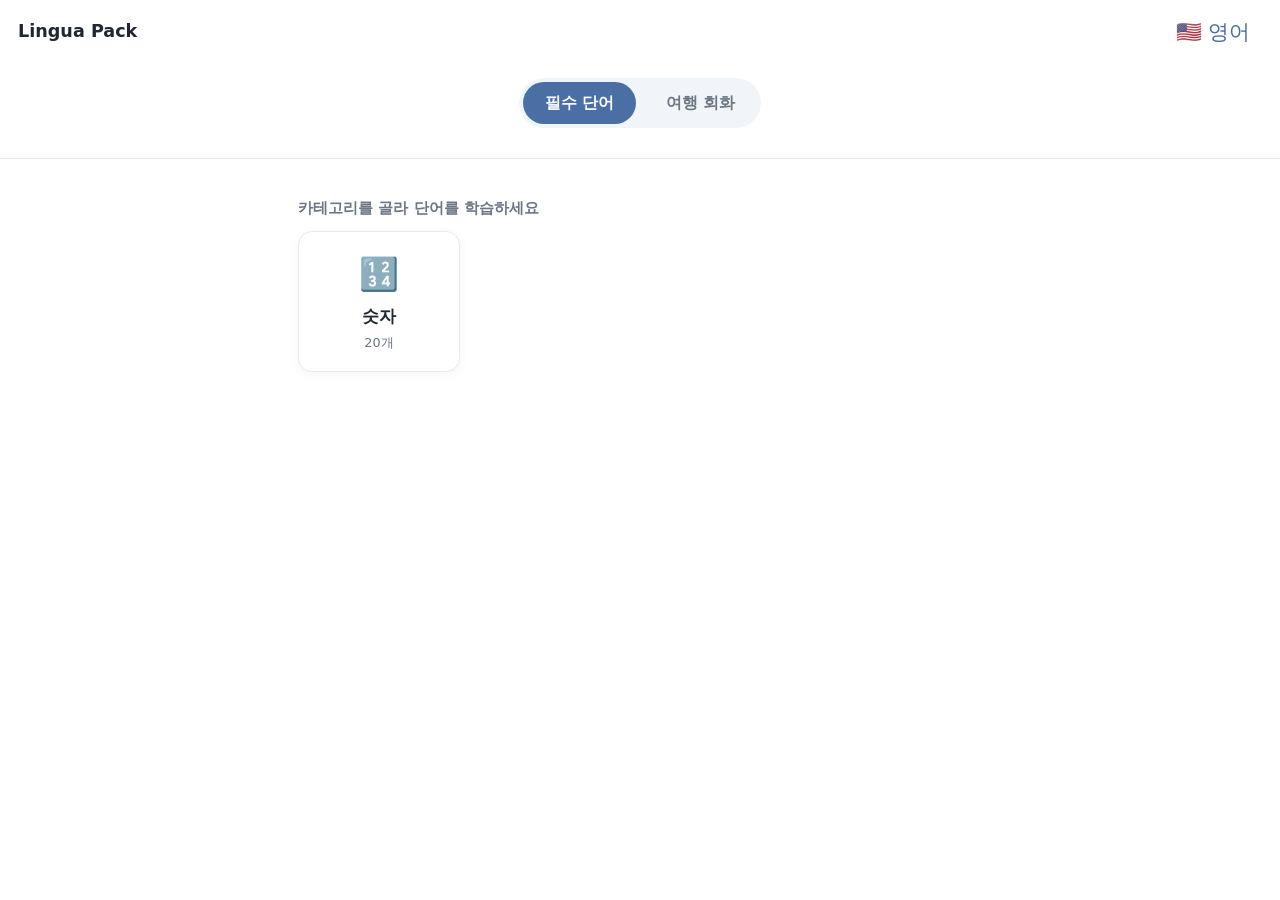
==== home.html @ a85ee40e "Initial commit — Lingua Pack PWA (영어 MVP)" ====
<!doctype html>
<!-- ============================================================
     home.html — 메인 화면 (탭 2개)
     URL — home.html?lang=en
     1) 필수 단어 — 카테고리 타일
     2) 여행 회화 — 상황 타일
     ============================================================ -->
<html lang="ko">
<head>
  <meta charset="utf-8" />
  <meta name="viewport" content="width=device-width, initial-scale=1, viewport-fit=cover" />
  <meta name="theme-color" content="#4a6fa5" />
  <title>Lingua Pack</title>
  <link rel="manifest" href="manifest.json" />
  <link rel="apple-touch-icon" href="icons/icon-192.png" />
  <link rel="stylesheet" href="css/style.css" />
</head>
<body>
  <header class="app-header">
    <div class="header-row">
      <h1>Lingua Pack</h1>
      <a class="lang-switch" id="headerLang" href="index.html?force=1" title="언어 바꾸기">🌐</a>
    </div>
    <div class="tab-bar" id="tabBar" role="tablist">
      <button class="active" data-tab="essentials">필수 단어</button>
      <button data-tab="travel">여행 회화</button>
    </div>
  </header>

  <main class="container">
    <div id="loading" class="loading">불러오는 중…</div>
    <div id="contentArea"></div>
  </main>

  <script type="module" src="js/home.js"></script>
</body>
</html>
---- css/style.css ----
/* ============================================================
 * Lingua Pack — 화이트 톤 + 차분한 블루 강조
 * 다국어 어학 앱, 가독성·플래시카드 친화 중심
 * ============================================================ */

:root {
  --bg: #ffffff;
  --bg-card: #ffffff;
  --bg-soft: #f1f5fa;
  --ink: #1f2730;
  --ink-soft: #6b7785;
  --accent: #4a6fa5;        /* 차분한 파랑 */
  --accent-soft: #b6c8e3;
  --warn: #d97a44;
  --good: #3fa275;
  --line: #e6ebf2;
  --shadow: 0 2px 10px rgba(70, 90, 130, 0.06);
  --radius: 14px;
  --font: "Pretendard", "Apple SD Gothic Neo", "Noto Sans KR",
          system-ui, -apple-system, "Segoe UI", sans-serif;
  color-scheme: light only;
}

*, *::before, *::after { box-sizing: border-box; }
html, body { margin: 0; padding: 0; }
body {
  font-family: var(--font);
  color: var(--ink);
  background: var(--bg);
  line-height: 1.55;
  -webkit-tap-highlight-color: transparent;
  -webkit-font-smoothing: antialiased;
}
button {
  font-family: inherit;
  cursor: pointer;
  border: none;
  background: none;
  color: inherit;
}
a { color: var(--accent); text-decoration: none; }

/* ---------- 헤더 ---------- */
.app-header {
  position: sticky;
  top: 0;
  z-index: 10;
  background: var(--bg);
  border-bottom: 1px solid var(--line);
  padding: 10px 18px 8px;
  display: flex;
  flex-direction: column;
  gap: 8px;
}
.header-row {
  display: flex;
  align-items: center;
  gap: 12px;
}
.header-row h1 { flex: 1; font-size: 1.1rem; margin: 0; }
.back-btn, .home-link, .lang-switch {
  font-size: 1.5rem;
  width: 44px;
  height: 44px;
  display: inline-flex;
  align-items: center;
  justify-content: center;
  border-radius: 50%;
  background: transparent;
  border: none;
  cursor: pointer;
  font-family: inherit;
}
.back-btn:hover, .home-link:hover, .lang-switch:hover { background: var(--bg-soft); }

.lang-switch {
  font-size: 1.3rem;
  width: auto;
  min-width: 44px;
  padding: 0 12px;
  gap: 6px;
}

.container {
  max-width: 720px;
  margin: 0 auto;
  padding: 18px;
}

/* ---------- 언어 선택 화면 ---------- */
.lang-intro {
  text-align: center;
  margin: 30px 0 24px;
}
.lang-intro h2 { margin: 0 0 8px; font-size: 1.5rem; }
.lang-intro p { color: var(--ink-soft); margin: 0; font-size: 0.95rem; }
.lang-grid {
  display: grid;
  grid-template-columns: repeat(auto-fill, minmax(220px, 1fr));
  gap: 14px;
  margin-top: 24px;
}
.lang-card {
  background: var(--bg-card);
  border: 1px solid var(--line);
  border-radius: var(--radius);
  padding: 22px;
  box-shadow: var(--shadow);
  text-align: center;
  cursor: pointer;
  transition: transform 0.15s ease, border-color 0.15s ease;
  display: flex;
  flex-direction: column;
  align-items: center;
  gap: 6px;
  text-decoration: none;
  color: inherit;
}
.lang-card:hover { border-color: var(--accent); transform: translateY(-2px); }
.lang-card.disabled { opacity: 0.45; cursor: not-allowed; }
.lang-card.disabled:hover { transform: none; border-color: var(--line); }
.lang-card .flag { font-size: 2.5rem; }
.lang-card .name { font-size: 1.2rem; font-weight: 700; }
.lang-card .native { font-size: 0.9rem; color: var(--ink-soft); }
.lang-card .ready-tag {
  font-size: 0.7rem;
  margin-top: 4px;
  padding: 2px 8px;
  border-radius: 999px;
  background: var(--bg-soft);
  color: var(--ink-soft);
}
.lang-card .ready-tag.ready { background: var(--good); color: #fff; }

/* ---------- 메인 탭 ---------- */
.tab-bar {
  display: flex;
  gap: 8px;
  background: var(--bg-soft);
  padding: 4px;
  border-radius: 999px;
  margin: 16px 0 22px;
  width: fit-content;
  margin-left: auto;
  margin-right: auto;
}
.tab-bar button {
  padding: 10px 22px;
  border-radius: 999px;
  font-size: 0.98rem;
  font-weight: 600;
  color: var(--ink-soft);
  min-height: 42px;
}
.tab-bar button.active {
  background: var(--accent);
  color: #fff;
}

.section-title {
  font-size: 0.95rem;
  color: var(--ink-soft);
  margin: 20px 0 10px;
  font-weight: 600;
}

.tile-grid {
  display: grid;
  grid-template-columns: repeat(auto-fill, minmax(150px, 1fr));
  gap: 12px;
}
.tile {
  background: var(--bg-card);
  border: 1px solid var(--line);
  border-radius: var(--radius);
  padding: 18px 16px;
  box-shadow: var(--shadow);
  text-align: center;
  cursor: pointer;
  text-decoration: none;
  color: inherit;
  display: flex;
  flex-direction: column;
  align-items: center;
  gap: 4px;
  transition: transform 0.15s ease, border-color 0.15s ease;
}
.tile:hover { border-color: var(--accent); transform: translateY(-2px); }
.tile .emoji { font-size: 2rem; }
.tile .name { font-weight: 700; font-size: 1.05rem; }
.tile .count { font-size: 0.8rem; color: var(--ink-soft); }

/* ---------- 단어/문장 카드 (리스트 모드) ---------- */
.view-mode-bar {
  display: flex;
  gap: 8px;
  margin-bottom: 16px;
  justify-content: flex-end;
}
.view-mode-bar button {
  padding: 6px 14px;
  border: 1px solid var(--line);
  border-radius: 999px;
  font-size: 0.85rem;
  color: var(--ink-soft);
  background: var(--bg-card);
}
.view-mode-bar button.active {
  background: var(--accent);
  color: #fff;
  border-color: var(--accent);
}

.item-list {
  display: grid;
  gap: 10px;
}
.item {
  background: var(--bg-card);
  border: 1px solid var(--line);
  border-radius: var(--radius);
  padding: 16px;
  box-shadow: var(--shadow);
}
.item-foreign {
  font-size: 1.3rem;
  font-weight: 700;
  color: var(--accent);
  margin-bottom: 4px;
  display: flex;
  align-items: center;
  gap: 8px;
  flex-wrap: wrap;
}
.item-pron {
  display: flex;
  flex-direction: column;
  gap: 2px;
  margin-bottom: 8px;
}
.item-pron-ipa {
  font-size: 0.9rem;
  color: var(--ink-soft);
  font-family: serif;
}
.item-pron-ko {
  font-size: 1rem;
  color: var(--ink);
}
.item-pron-ko .stress {
  font-weight: 700;
  color: var(--warn);
  font-size: 1.1em;
}
.item-korean {
  font-size: 1.05rem;
  margin-bottom: 6px;
}
.item-context {
  font-size: 0.85rem;
  color: var(--ink-soft);
  background: var(--bg-soft);
  padding: 6px 10px;
  border-radius: 8px;
  display: inline-block;
}
.item-tts {
  width: 40px;
  height: 40px;
  border-radius: 50%;
  background: var(--bg-soft);
  display: inline-flex;
  align-items: center;
  justify-content: center;
  font-size: 1.05rem;
  cursor: pointer;
  border: none;
  padding: 0;
  margin-left: auto;
  -webkit-tap-highlight-color: transparent;
  touch-action: manipulation;
}
.item-tts:hover { background: var(--accent); color: #fff; }
.item-tts:active { transform: scale(0.92); }

/* ---------- 플래시카드 ---------- */
.flash-stage {
  position: relative;
  min-height: 380px;
  margin-top: 10px;
  perspective: 1200px;
  touch-action: pan-y;     /* 세로 스크롤은 허용 */
}
.flash-card {
  position: relative;
  width: 100%;
  min-height: 360px;
  border-radius: 18px;
  background: var(--bg-card);
  border: 1px solid var(--line);
  box-shadow: 0 6px 20px rgba(70, 90, 130, 0.08);
  display: flex;
  flex-direction: column;
  align-items: center;
  justify-content: center;
  padding: 28px 22px;
  gap: 12px;
  user-select: none;
  transition: transform 0.3s ease, opacity 0.3s ease;
  cursor: pointer;
}
.flash-card.swipe-left { transform: translateX(-100%); opacity: 0; }
.flash-card.swipe-right { transform: translateX(100%); opacity: 0; }
.flash-front, .flash-back {
  display: flex;
  flex-direction: column;
  align-items: center;
  gap: 12px;
  width: 100%;
}
.flash-front { display: flex; }
.flash-back { display: none; }
.flash-card.flipped .flash-front { display: none; }
.flash-card.flipped .flash-back { display: flex; }
.flash-foreign {
  font-size: 2rem;
  font-weight: 700;
  color: var(--accent);
  text-align: center;
  line-height: 1.3;
}
.flash-pron-ipa {
  font-size: 0.95rem;
  color: var(--ink-soft);
  font-family: serif;
}
.flash-pron-ko {
  font-size: 1.15rem;
  color: var(--ink);
}
.flash-pron-ko .stress {
  font-weight: 700;
  color: var(--warn);
  font-size: 1.1em;
}
.flash-korean {
  font-size: 1.5rem;
  font-weight: 700;
  text-align: center;
  line-height: 1.4;
}
.flash-context {
  font-size: 0.9rem;
  color: var(--ink-soft);
  background: var(--bg-soft);
  padding: 8px 14px;
  border-radius: 999px;
  text-align: center;
}
.flash-hint {
  position: absolute;
  bottom: 12px;
  font-size: 0.78rem;
  color: var(--ink-soft);
  text-align: center;
  width: 100%;
}
.flash-tts {
  width: 50px;
  height: 50px;
  border-radius: 50%;
  background: var(--accent);
  color: #fff;
  display: inline-flex;
  align-items: center;
  justify-content: center;
  font-size: 1.3rem;
  cursor: pointer;
  border: none;
  -webkit-tap-highlight-color: transparent;
  touch-action: manipulation;
}
.flash-controls {
  display: flex;
  justify-content: space-between;
  align-items: center;
  margin-top: 16px;
  font-size: 0.9rem;
  color: var(--ink-soft);
}
.flash-controls button {
  padding: 10px 18px;
  background: var(--bg-soft);
  border-radius: 999px;
  min-height: 44px;
}
.flash-progress {
  flex: 1;
  text-align: center;
  font-weight: 600;
  color: var(--ink);
}

/* ---------- 로딩 / 빈 상태 ---------- */
.loading, .empty {
  text-align: center;
  padding: 40px 20px;
  color: var(--ink-soft);
}

/* ---------- 좁은 화면 ---------- */
@media (max-width: 480px) {
  .container { padding: 12px; }
  .flash-foreign { font-size: 1.7rem; }
  .flash-korean { font-size: 1.3rem; }
}
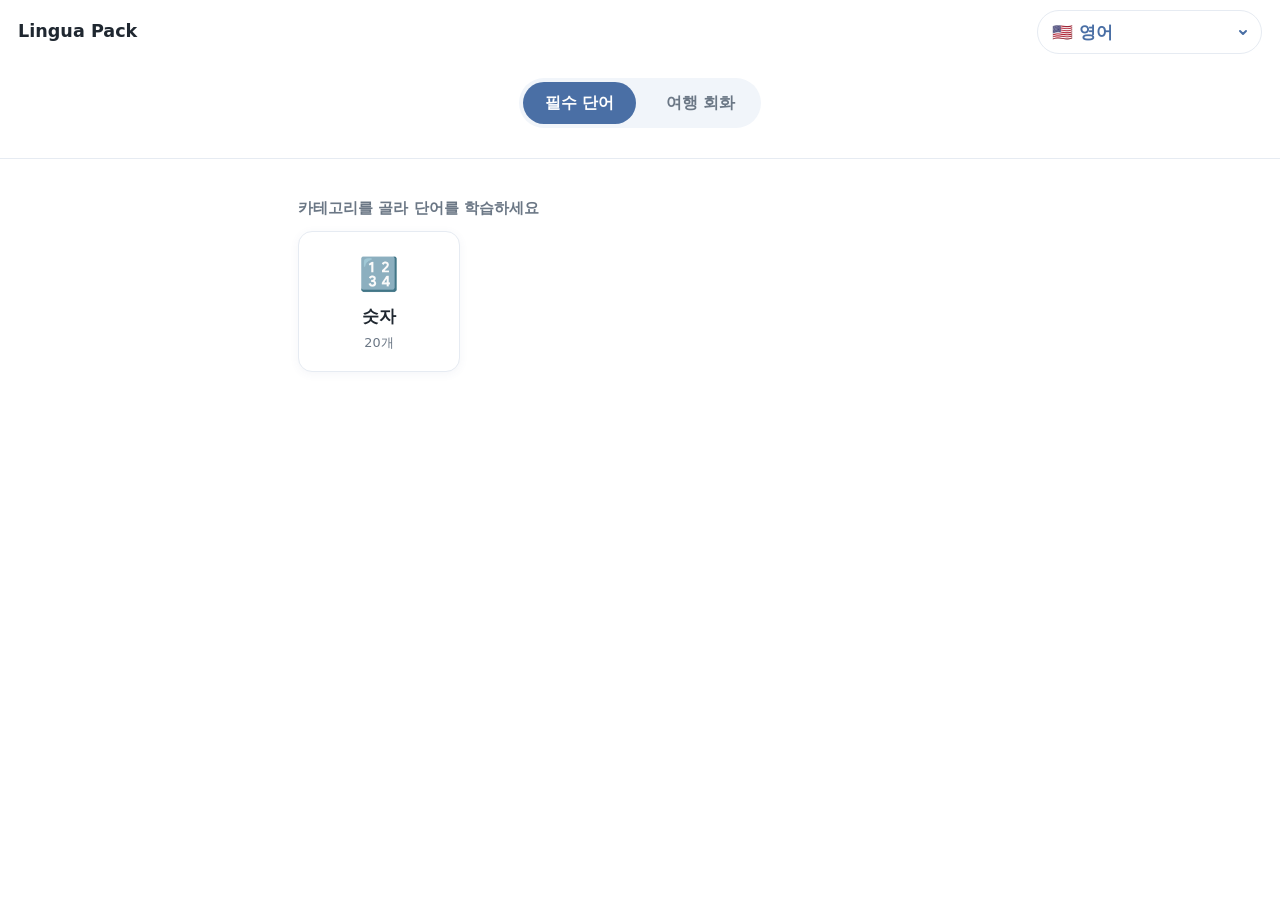
==== commit d182056f: "홈 헤더에 큰 언어 드롭다운 — 학습 중인 언어가 한눈에 문제 — 헤더에 작은 🌐만 있어 어느 언어 학습 중인지 시각적으로 인지 안 됨. 이제 헤더에 큼지막한 'flag 언어명 ▾" ====
--- a/home.html
+++ b/home.html
@@ -19,7 +19,8 @@
   <header class="app-header">
     <div class="header-row">
       <h1>Lingua Pack</h1>
-      <a class="lang-switch" id="headerLang" href="index.html?force=1" title="언어 바꾸기">🌐</a>
+      <!-- 언어 드롭다운 — 학습 중인 언어가 한눈에 / 즉시 전환 -->
+      <select id="langSelect" class="lang-select" aria-label="언어 선택"></select>
     </div>
     <div class="tab-bar" id="tabBar" role="tablist">
       <button class="active" data-tab="essentials">필수 단어</button>
--- a/css/style.css
+++ b/css/style.css
@@ -81,6 +81,36 @@
   gap: 6px;
 }
 
+/* 헤더 언어 드롭다운 — 학습 중인 언어가 한눈에, 즉시 전환 */
+.lang-select {
+  font-family: inherit;
+  font-size: 1.05rem;
+  font-weight: 700;
+  padding: 8px 36px 8px 14px;
+  border: 1px solid var(--line);
+  border-radius: 999px;
+  background: var(--bg-card);
+  color: var(--accent);
+  cursor: pointer;
+  min-height: 44px;
+  appearance: none;
+  -webkit-appearance: none;
+  /* 우측 ▾ 화살표 */
+  background-image: url("data:image/svg+xml;utf8,<svg xmlns='http://www.w3.org/2000/svg' viewBox='0 0 12 12'><path d='M3 5l3 3 3-3' stroke='%234a6fa5' stroke-width='2' fill='none' stroke-linecap='round' stroke-linejoin='round'/></svg>");
+  background-repeat: no-repeat;
+  background-position: right 12px center;
+  background-size: 12px;
+  /* 모바일 — 탭 강조 회색 박스 제거 */
+  -webkit-tap-highlight-color: transparent;
+  touch-action: manipulation;
+}
+.lang-select:focus {
+  outline: none;
+  border-color: var(--accent);
+  box-shadow: 0 0 0 3px rgba(74, 111, 165, 0.18);
+}
+.lang-select:hover { background-color: var(--bg-soft); }
+
 .container {
   max-width: 720px;
   margin: 0 auto;
@@ -191,11 +221,16 @@
 .tile .count { font-size: 0.8rem; color: var(--ink-soft); }
 
 /* ---------- 단어/문장 카드 (리스트 모드) ---------- */
+.header-controls {
+  display: flex;
+  gap: 12px;
+  align-items: center;
+  flex-wrap: wrap;
+  justify-content: space-between;
+}
 .view-mode-bar {
   display: flex;
   gap: 8px;
-  margin-bottom: 16px;
-  justify-content: flex-end;
 }
 .view-mode-bar button {
   padding: 6px 14px;
@@ -210,6 +245,86 @@
   color: #fff;
   border-color: var(--accent);
 }
+/* 속도 칩 */
+.rate-bar {
+  display: flex;
+  align-items: center;
+  gap: 4px;
+  padding: 4px 6px;
+  background: var(--bg-soft);
+  border-radius: 999px;
+}
+.rate-bar .rate-label {
+  font-size: 0.78rem;
+  color: var(--ink-soft);
+  padding: 0 6px;
+}
+.rate-bar button {
+  padding: 4px 10px;
+  font-size: 0.8rem;
+  color: var(--ink-soft);
+  border-radius: 999px;
+  font-weight: 600;
+  min-height: 30px;
+}
+.rate-bar button.active {
+  background: var(--accent);
+  color: #fff;
+}
+
+/* 카드 액션 영역 (🔊 + 🔁) */
+.item-actions {
+  display: inline-flex;
+  gap: 6px;
+  margin-left: auto;
+}
+.repeat-btn { font-size: 1rem; }
+.repeat-btn.repeat-on {
+  background: var(--warn) !important;
+  color: #fff !important;
+  animation: repeat-pulse 1.2s ease-in-out infinite;
+}
+@keyframes repeat-pulse {
+  0%, 100% { transform: scale(1); }
+  50%      { transform: scale(1.08); }
+}
+
+/* 진행 바 — 발화 시간 / 따라말 대기 */
+.item-progress {
+  width: 100%;
+  height: 6px;
+  background: var(--bg-soft);
+  border-radius: 3px;
+  margin: 6px 0 10px;
+  overflow: hidden;
+}
+.item-progress .fill {
+  width: 0;
+  height: 100%;
+  background: var(--accent);
+  border-radius: 3px;
+  transition: width 0.05s linear;
+}
+
+/* 페이지 하단 — 목록으로 돌아가는 큰 링크 */
+.footer-area {
+  margin: 30px 0 40px;
+}
+.footer-back-link {
+  display: block;
+  text-align: center;
+  padding: 16px;
+  border: 2px solid var(--accent);
+  border-radius: var(--radius);
+  color: var(--accent);
+  font-weight: 700;
+  font-size: 1rem;
+  text-decoration: none;
+  background: var(--bg-card);
+  min-height: 56px;
+  line-height: 1.5;
+}
+.footer-back-link:hover { background: var(--accent); color: #fff; }
 
 .item-list {
   display: grid;
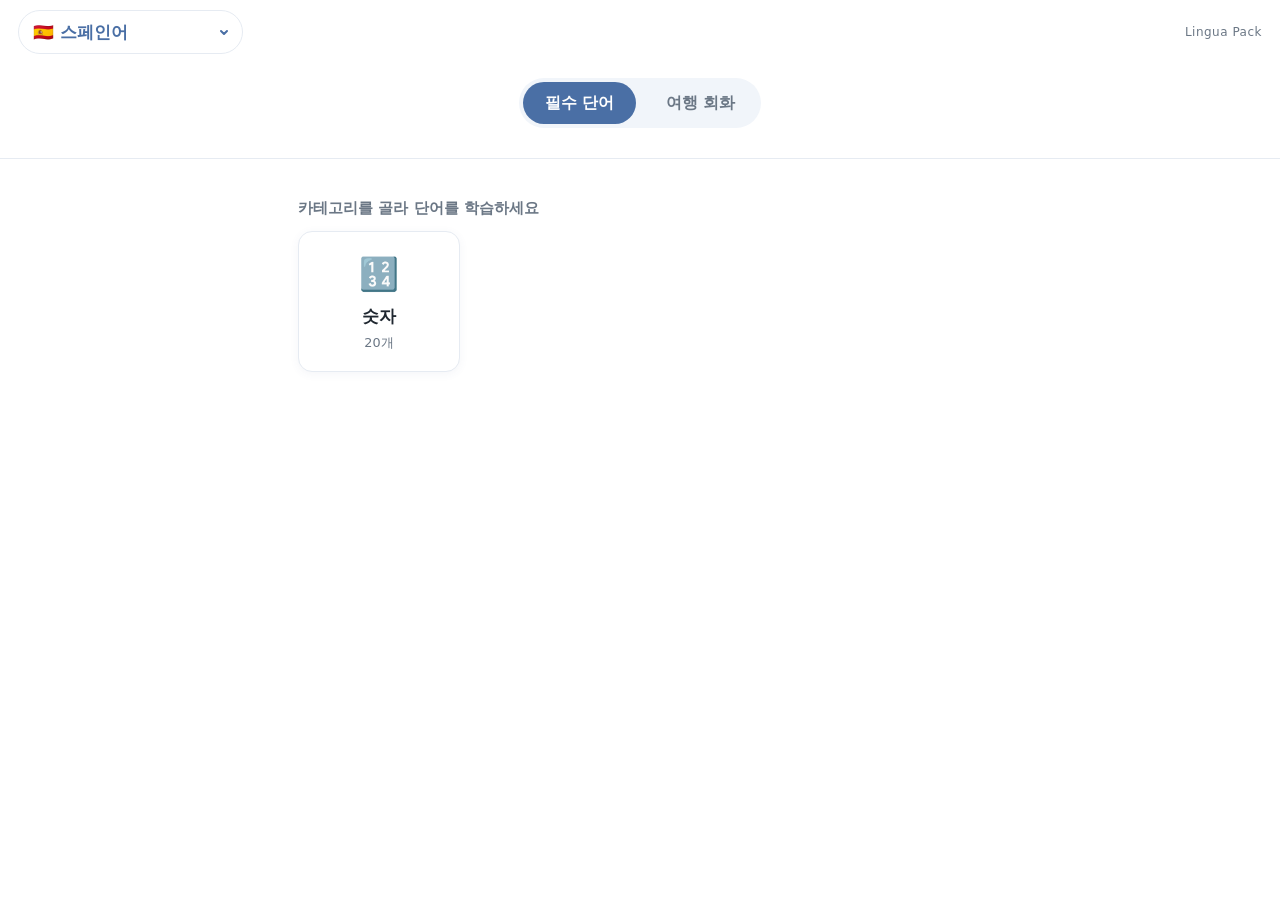
==== commit 58c7cd4a: "백 버튼 동작 수정 + 언어 드롭다운을 좌측 두드러진 위치로 문제 1 — 카테고리/회화 상세의 ← 백 버튼이 안 먹음 원인 — 인라인 onclick의 new URL(document" ====
--- a/home.html
+++ b/home.html
@@ -1,7 +1,8 @@
 <!doctype html>
 <!-- ============================================================
      home.html — 메인 화면 (탭 2개)
-     URL — home.html?lang=en
+     URL — home.html?lang=es
+     상단 — 큰 언어 드롭다운 (🇪🇸 스페인어 ▾)
      1) 필수 단어 — 카테고리 타일
      2) 여행 회화 — 상황 타일
      ============================================================ -->
@@ -18,9 +19,9 @@
 <body>
   <header class="app-header">
     <div class="header-row">
-      <h1>Lingua Pack</h1>
-      <!-- 언어 드롭다운 — 학습 중인 언어가 한눈에 / 즉시 전환 -->
+      <!-- 큰 언어 드롭다운 — 좌측에 두드러지게, 학습 중인 언어가 한눈에 -->
       <select id="langSelect" class="lang-select" aria-label="언어 선택"></select>
+      <small class="brand-mini">Lingua Pack</small>
     </div>
     <div class="tab-bar" id="tabBar" role="tablist">
       <button class="active" data-tab="essentials">필수 단어</button>
--- a/css/style.css
+++ b/css/style.css
@@ -55,9 +55,29 @@
 .header-row {
   display: flex;
   align-items: center;
-  gap: 12px;
+  gap: 10px;
+  flex-wrap: wrap;
 }
 .header-row h1 { flex: 1; font-size: 1.1rem; margin: 0; }
+/* 하위 페이지 제목 — 드롭다운 옆에 작게 */
+.page-subtitle {
+  font-size: 1rem;
+  margin: 0;
+  color: var(--ink-soft);
+  font-weight: 600;
+  flex: 1;
+  min-width: 0;
+  overflow: hidden;
+  text-overflow: ellipsis;
+  white-space: nowrap;
+}
+/* 홈의 작은 브랜드 텍스트 — 드롭다운이 메인 */
+.brand-mini {
+  font-size: 0.75rem;
+  color: var(--ink-soft);
+  letter-spacing: 0.5px;
+  margin-left: auto;
+}
 .back-btn, .home-link, .lang-switch {
   font-size: 1.5rem;
   width: 44px;
@@ -369,7 +389,25 @@
 }
 .item-korean {
   font-size: 1.05rem;
+  margin-bottom: 4px;
+}
+/* 영어 — 보조 레퍼런스, 한국어보다 톤 다운 */
+.item-english {
+  font-size: 0.95rem;
+  color: var(--ink-soft);
   margin-bottom: 6px;
+  font-style: italic;
+}
+.item-english::before {
+  content: "EN ";
+  font-size: 0.7rem;
+  font-weight: 700;
+  background: var(--bg-soft);
+  padding: 1px 6px;
+  border-radius: 4px;
+  margin-right: 6px;
+  font-style: normal;
+  letter-spacing: 0.5px;
 }
 .item-context {
   font-size: 0.85rem;
@@ -464,6 +502,24 @@
   text-align: center;
   line-height: 1.4;
 }
+.flash-english {
+  font-size: 0.95rem;
+  color: var(--ink-soft);
+  font-style: italic;
+  text-align: center;
+  padding: 6px 12px;
+  background: var(--bg-soft);
+  border-radius: 8px;
+}
+.flash-english::before {
+  content: "EN ";
+  font-size: 0.7rem;
+  font-weight: 700;
+  margin-right: 4px;
+  letter-spacing: 0.5px;
+  font-style: normal;
+  color: var(--accent);
+}
 .flash-context {
   font-size: 0.9rem;
   color: var(--ink-soft);
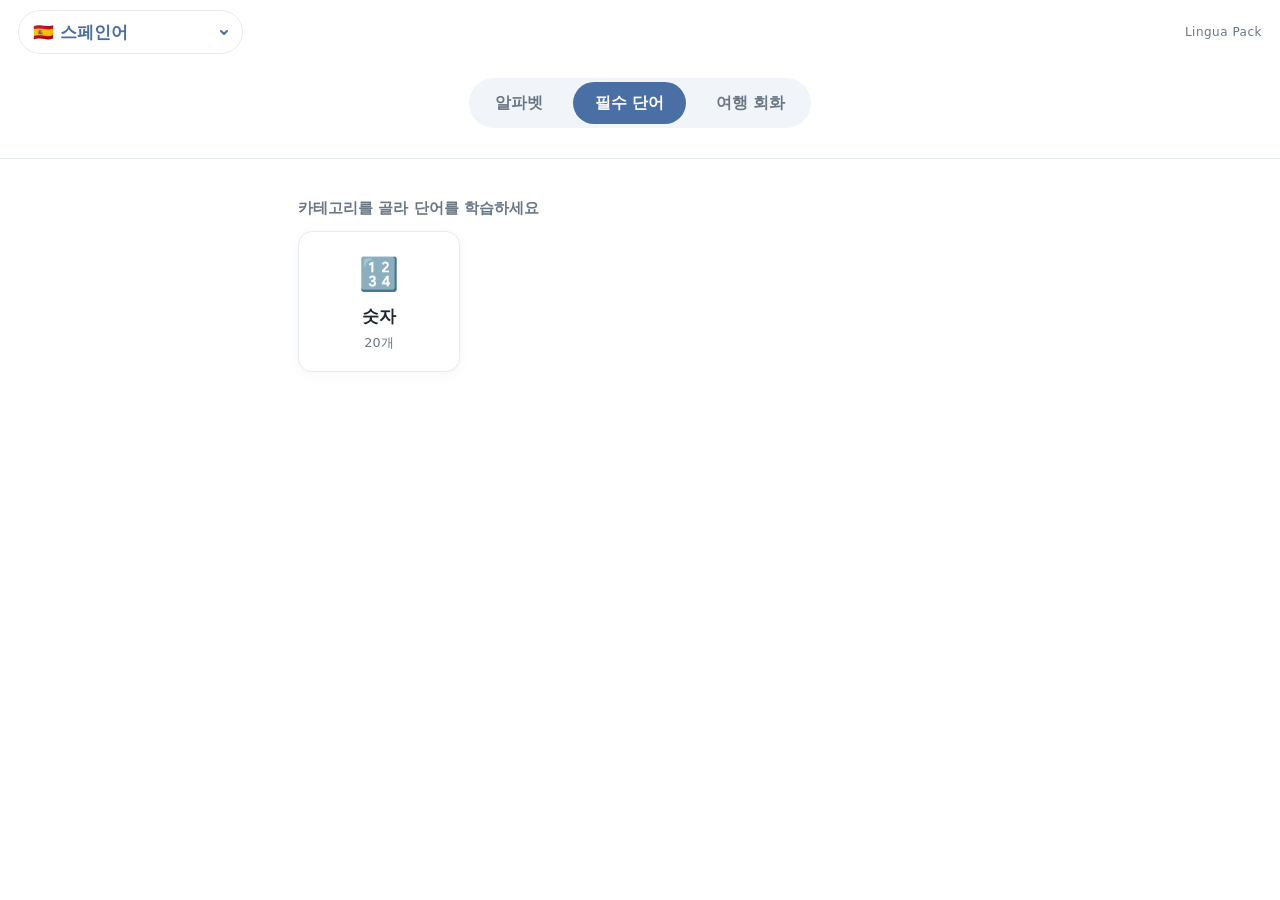
==== commit d57d5b40: "알파벳 탭 추가 — 스페인어 27자 + 히라가나·가타카나 92자 - 홈 화면 탭 3개 (알파벳 / 필수단어 / 여행회화)   기본 활성은 필수단어 유지 (기존 흐름 보존) - da" ====
--- a/home.html
+++ b/home.html
@@ -24,6 +24,7 @@
       <small class="brand-mini">Lingua Pack</small>
     </div>
     <div class="tab-bar" id="tabBar" role="tablist">
+      <button data-tab="alphabet">알파벳</button>
       <button class="active" data-tab="essentials">필수 단어</button>
       <button data-tab="travel">여행 회화</button>
     </div>
--- a/css/style.css
+++ b/css/style.css
@@ -59,17 +59,25 @@
   flex-wrap: wrap;
 }
 .header-row h1 { flex: 1; font-size: 1.1rem; margin: 0; }
-/* 하위 페이지 제목 — 드롭다운 옆에 작게 */
+/* 하위 페이지 제목 — 드롭다운 옆에 작게, 이모지 앞에 붙임 */
 .page-subtitle {
   font-size: 1rem;
   margin: 0;
-  color: var(--ink-soft);
-  font-weight: 600;
+  color: var(--ink);
+  font-weight: 700;
   flex: 1;
   min-width: 0;
   overflow: hidden;
   text-overflow: ellipsis;
   white-space: nowrap;
+  display: flex;
+  align-items: center;
+  gap: 6px;
+}
+.page-emoji {
+  font-size: 1.2em;
+  line-height: 1;
+  flex-shrink: 0;
 }
 /* 홈의 작은 브랜드 텍스트 — 드롭다운이 메인 */
 .brand-mini {
@@ -131,6 +139,57 @@
 }
 .lang-select:hover { background-color: var(--bg-soft); }
 
+/* 국기만 표시 — 카테고리/여행 상세 헤더 */
+.lang-select.lang-flag-only {
+  font-size: 1.5rem;
+  font-weight: normal;
+  padding: 4px 26px 4px 10px;
+  border: none;
+  background-color: transparent;
+  box-shadow: none;
+  flex: 0 0 auto;
+  min-width: 0;
+  width: auto;
+}
+.lang-select.lang-flag-only:focus { box-shadow: none; border: none; }
+.lang-select.lang-flag-only:hover { background-color: var(--bg-soft); }
+
+/* 페이지 제목 — 클릭 시 목록 화면으로 (뒤로가기 역할) */
+.page-subtitle.page-back {
+  cursor: pointer;
+  user-select: none;
+  font-size: 1.25rem;
+  font-weight: 800;
+  color: var(--accent);
+  background: var(--bg-soft);
+  padding: 8px 18px;
+  border-radius: 999px;
+  display: inline-flex;
+  align-items: center;
+  gap: 6px;
+  flex: 0 1 auto;
+  min-width: 0;
+  margin-right: auto;
+  transition: transform 0.15s ease, background 0.15s ease, color 0.15s ease;
+  box-shadow: 0 2px 8px rgba(74,111,165,0.08);
+}
+.page-subtitle.page-back::after {
+  content: "⌄";
+  font-size: 0.9em;
+  opacity: 0.7;
+  transform: rotate(90deg);
+  transition: transform 0.15s ease;
+  margin-left: 2px;
+}
+.page-subtitle.page-back:hover,
+.page-subtitle.page-back:focus-visible {
+  background: var(--accent);
+  color: #fff;
+  outline: none;
+  transform: translateY(-1px);
+}
+.page-subtitle.page-back:active { transform: translateY(0); }
+
 .container {
   max-width: 720px;
   margin: 0 auto;
@@ -309,21 +368,169 @@
   50%      { transform: scale(1.08); }
 }
 
-/* 진행 바 — 발화 시간 / 따라말 대기 */
+/* 접힘/펼침 카드 — vocab-roots 패턴 */
+.item {
+  padding: 0;
+  overflow: hidden;
+  transition: box-shadow 0.15s ease;
+}
+.item[aria-expanded="true"] {
+  box-shadow: 0 4px 14px rgba(70, 90, 130, 0.1);
+}
+
+/* 헤드 — 접힘 상태에도 보이는 부분 (외국어 + 🔊 🔁 + 화살표) */
+.item-head {
+  display: flex;
+  align-items: center;
+  gap: 10px;
+  padding: 14px 16px;
+  cursor: pointer;
+  min-height: 56px;
+  user-select: none;
+  -webkit-tap-highlight-color: transparent;
+  touch-action: manipulation;
+}
+.item-head:hover { background: var(--bg-soft); }
+/* 카드 헤드 텍스트 — 외국어 / 한국어 두 span, flipped 상태로 전환 */
+.item-head-text {
+  flex: 1;
+  min-width: 0;
+  font-size: 1.15rem;
+  line-height: 1.35;
+}
+.item-foreign-text {
+  font-weight: 600;
+  color: var(--accent);
+}
+.item-korean-head {
+  display: none;
+  font-weight: 600;
+  color: var(--ink);
+}
+.item-english-head {
+  color: var(--ink-soft);
+  font-style: italic;
+  font-size: 0.9em;
+  font-weight: 500;
+}
+/* 반전 상태 — 카드 리스트에 .flipped 있으면 헤드 텍스트 전환 */
+.item-list.flipped .item-foreign-text { display: none; }
+.item-list.flipped .item-korean-head { display: inline; }
+
+/* 헤더 반전 토글 버튼 */
+.flip-btn {
+  display: inline-flex;
+  align-items: center;
+  gap: 6px;
+  padding: 6px 12px;
+  border-radius: 999px;
+  background: var(--bg-soft);
+  color: var(--ink-soft);
+  font-size: 0.85rem;
+  font-weight: 700;
+  border: none;
+  cursor: pointer;
+  min-height: 36px;
+  font-family: inherit;
+  flex-shrink: 0;
+  -webkit-tap-highlight-color: transparent;
+  touch-action: manipulation;
+}
+.flip-btn:hover { background: var(--bg-card); border: 1px solid var(--line); padding: 5px 11px; }
+.flip-btn.active {
+  background: var(--accent);
+  color: #fff;
+}
+.flip-btn .flip-icon { font-size: 1rem; line-height: 1; }
+.flip-btn .flip-label { line-height: 1; }
+.item-actions {
+  display: inline-flex;
+  align-items: center;
+  gap: 6px;
+  flex-shrink: 0;
+}
+.item-chevron {
+  color: var(--ink-soft);
+  transition: transform 0.2s ease;
+  font-size: 1rem;
+  flex-shrink: 0;
+}
+.item[aria-expanded="true"] .item-chevron { transform: rotate(180deg); }
+
+/* 본문 — 펼침 상태에서만 */
+.item-body {
+  display: none;
+  padding: 4px 16px 16px;
+  border-top: 1px solid var(--line);
+}
+.item[aria-expanded="true"] .item-body { display: block; }
+
+/* 진행 바 — 헤드 밑, 접힘 상태에도 재생 시각화 */
 .item-progress {
   width: 100%;
-  height: 6px;
-  background: var(--bg-soft);
-  border-radius: 3px;
-  margin: 6px 0 10px;
+  height: 4px;
+  background: var(--bg-soft);
   overflow: hidden;
 }
 .item-progress .fill {
   width: 0;
   height: 100%;
   background: var(--accent);
-  border-radius: 3px;
   transition: width 0.05s linear;
+}
+
+/* 헤더 속도 슬라이더 — header-row 안, 우측 */
+.header-rate {
+  display: flex;
+  align-items: center;
+  gap: 8px;
+  padding: 4px 10px;
+  background: var(--bg-soft);
+  border-radius: 999px;
+  margin-left: auto;
+  flex-shrink: 0;
+}
+.header-rate .rate-label {
+  font-size: 0.78rem;
+  color: var(--ink-soft);
+  font-weight: 600;
+  flex-shrink: 0;
+}
+.header-rate input[type="range"] {
+  width: 110px;
+  -webkit-appearance: none;
+  appearance: none;
+  height: 5px;
+  background: var(--bg-card);
+  border-radius: 999px;
+  outline: none;
+  cursor: pointer;
+}
+.header-rate input[type="range"]::-webkit-slider-thumb {
+  -webkit-appearance: none;
+  width: 18px;
+  height: 18px;
+  background: var(--accent);
+  border-radius: 50%;
+  cursor: pointer;
+  border: 2px solid var(--bg-card);
+  box-shadow: 0 1px 3px rgba(0,0,0,0.2);
+}
+.header-rate input[type="range"]::-moz-range-thumb {
+  width: 18px;
+  height: 18px;
+  background: var(--accent);
+  border-radius: 50%;
+  cursor: pointer;
+  border: 2px solid var(--bg-card);
+  box-shadow: 0 1px 3px rgba(0,0,0,0.2);
+}
+.header-rate .rate-value {
+  font-size: 0.85rem;
+  font-weight: 700;
+  color: var(--accent);
+  min-width: 38px;
+  text-align: right;
 }
 
 /* 페이지 하단 — 목록으로 돌아가는 큰 링크 */
@@ -346,9 +553,102 @@
 }
 .footer-back-link:hover { background: var(--accent); color: #fff; }
 
+/* 카드 그리드 — 넓은 화면 여러 열, 좁으면 자동 한 열
+   섹션 그룹핑 시엔 grid 대신 flex column, 각 section-group 안이 grid */
 .item-list {
   display: grid;
-  gap: 10px;
+  gap: 14px;
+  grid-template-columns: repeat(auto-fill, minmax(320px, 1fr));
+  align-items: start;
+}
+/* 섹션 그룹핑 사용 시 — item-list는 세로 흐름 */
+.item-list:has(.section-box) {
+  display: block;
+}
+
+/* 섹션 박스 — 파스텔 배경, 왼쪽 굵은 컬러 보더로 구분 */
+.section-box {
+  padding: 16px 18px 18px;
+  border-radius: 16px;
+  margin-bottom: 20px;
+  border-left: 5px solid var(--section-accent, var(--accent));
+  background: var(--section-bg, var(--bg-soft));
+}
+.section-header {
+  font-size: 1.05rem;
+  font-weight: 700;
+  color: var(--section-accent, var(--ink));
+  margin: 0 0 12px;
+  display: flex;
+  align-items: center;
+  gap: 8px;
+  letter-spacing: 0.3px;
+}
+.section-emoji { font-size: 1.3em; line-height: 1; }
+.section-group {
+  display: grid;
+  gap: 12px;
+  grid-template-columns: repeat(auto-fill, minmax(280px, 1fr));
+  align-items: start;
+}
+
+/* 파스텔 팔레트 8종 — 배경과 강조색 쌍 */
+.section-box[data-color="0"] { --section-bg: #ffe8e0; --section-accent: #c85a3a; }  /* 산호 */
+.section-box[data-color="1"] { --section-bg: #dcf3e0; --section-accent: #3a8a5c; }  /* 민트 */
+.section-box[data-color="2"] { --section-bg: #ffe8d1; --section-accent: #b57837; }  /* 살구 */
+.section-box[data-color="3"] { --section-bg: #d9ecfa; --section-accent: #3d6ea7; }  /* 하늘 */
+.section-box[data-color="4"] { --section-bg: #fff5d1; --section-accent: #a68433; }  /* 크림 */
+.section-box[data-color="5"] { --section-bg: #ecd9f7; --section-accent: #7a4ca3; }  /* 라일락 */
+.section-box[data-color="6"] { --section-bg: #d1f0eb; --section-accent: #2e8b7f; }  /* 청록 */
+.section-box[data-color="7"] { --section-bg: #ffe0ec; --section-accent: #b03a70; }  /* 핑크 */
+
+/* 알파벳 그리드 — 한 화면에 쫙 나열, 클릭 시 발음 재생 */
+.alpha-grid {
+  display: grid;
+  grid-template-columns: repeat(auto-fill, minmax(62px, 1fr));
+  gap: 8px;
+}
+.alpha-cell {
+  display: flex;
+  flex-direction: column;
+  align-items: center;
+  justify-content: center;
+  gap: 2px;
+  padding: 10px 4px 8px;
+  background: #fff;
+  border: 1px solid rgba(0,0,0,0.06);
+  border-radius: 12px;
+  cursor: pointer;
+  font-family: inherit;
+  transition: transform 0.15s ease, box-shadow 0.15s ease, background 0.15s ease;
+  min-height: 72px;
+}
+.alpha-cell:hover,
+.alpha-cell:focus-visible {
+  transform: translateY(-2px);
+  background: #fff;
+  box-shadow: 0 4px 14px rgba(0,0,0,0.08);
+  outline: 2px solid var(--section-accent, var(--accent));
+  outline-offset: -2px;
+}
+.alpha-cell:active { transform: translateY(0); }
+.alpha-char {
+  font-size: 1.6rem;
+  font-weight: 700;
+  color: var(--section-accent, var(--ink));
+  line-height: 1.1;
+}
+.alpha-pron {
+  font-size: 0.78rem;
+  color: var(--ink-soft);
+  line-height: 1.2;
+}
+.alpha-pron b { color: var(--section-accent, var(--accent)); }
+@media (max-width: 480px) {
+  .alpha-grid { grid-template-columns: repeat(5, 1fr); gap: 6px; }
+  .alpha-cell { padding: 8px 2px; min-height: 66px; }
+  .alpha-char { font-size: 1.4rem; }
+  .alpha-pron { font-size: 0.72rem; }
 }
 .item {
   background: var(--bg-card);
@@ -367,10 +667,12 @@
   gap: 8px;
   flex-wrap: wrap;
 }
+/* 발음 — 한국어 발음 + IPA 한 줄 */
 .item-pron {
   display: flex;
-  flex-direction: column;
-  gap: 2px;
+  flex-wrap: wrap;
+  align-items: baseline;
+  gap: 10px;
   margin-bottom: 8px;
 }
 .item-pron-ipa {
@@ -387,27 +689,17 @@
   color: var(--warn);
   font-size: 1.1em;
 }
-.item-korean {
+/* 한국어 + 영어 인라인 한 줄 — 콤마로 자연스럽게 연결 */
+.item-meaning {
   font-size: 1.05rem;
-  margin-bottom: 4px;
-}
-/* 영어 — 보조 레퍼런스, 한국어보다 톤 다운 */
+  margin-bottom: 6px;
+  line-height: 1.5;
+}
+.item-korean { font-weight: 500; }
 .item-english {
-  font-size: 0.95rem;
-  color: var(--ink-soft);
-  margin-bottom: 6px;
+  color: var(--ink-soft);
   font-style: italic;
-}
-.item-english::before {
-  content: "EN ";
-  font-size: 0.7rem;
-  font-weight: 700;
-  background: var(--bg-soft);
-  padding: 1px 6px;
-  border-radius: 4px;
-  margin-right: 6px;
-  font-style: normal;
-  letter-spacing: 0.5px;
+  font-size: 0.95em;
 }
 .item-context {
   font-size: 0.85rem;
@@ -502,23 +794,12 @@
   text-align: center;
   line-height: 1.4;
 }
+/* 플래시카드 뒷면 — 한국어 다음에 콤마+영어 인라인 */
 .flash-english {
-  font-size: 0.95rem;
   color: var(--ink-soft);
   font-style: italic;
-  text-align: center;
-  padding: 6px 12px;
-  background: var(--bg-soft);
-  border-radius: 8px;
-}
-.flash-english::before {
-  content: "EN ";
-  font-size: 0.7rem;
-  font-weight: 700;
-  margin-right: 4px;
-  letter-spacing: 0.5px;
-  font-style: normal;
-  color: var(--accent);
+  font-size: 0.85em;
+  font-weight: 500;
 }
 .flash-context {
   font-size: 0.9rem;
@@ -579,6 +860,40 @@
   color: var(--ink-soft);
 }
 
+/* ---------- TTS voice 없음 안내 배너 (하단 고정) ---------- */
+.tts-warn-banner {
+  position: fixed;
+  left: 12px;
+  right: 12px;
+  bottom: 12px;
+  z-index: 1000;
+  background: #fff;
+  border: 2px solid #d97a44;
+  border-radius: 14px;
+  box-shadow: 0 10px 30px rgba(0,0,0,0.18);
+  padding: 14px 16px;
+  transform: translateY(20px);
+  opacity: 0;
+  transition: transform 0.25s ease, opacity 0.25s ease;
+  max-width: 640px;
+  margin: 0 auto;
+}
+.tts-warn-banner.visible { transform: translateY(0); opacity: 1; }
+.tts-warn-title { font-weight: 700; color: #b45c2e; margin-bottom: 8px; font-size: 1rem; }
+.tts-warn-body { font-size: 0.85rem; color: var(--ink); line-height: 1.55; }
+.tts-warn-close {
+  margin-top: 10px;
+  padding: 8px 16px;
+  background: var(--bg-soft);
+  border: 1px solid var(--line);
+  border-radius: 999px;
+  font-family: inherit;
+  font-size: 0.85rem;
+  cursor: pointer;
+  min-height: 36px;
+}
+.tts-warn-close:hover { background: var(--accent); color: #fff; }
+
 /* ---------- 좁은 화면 ---------- */
 @media (max-width: 480px) {
   .container { padding: 12px; }
